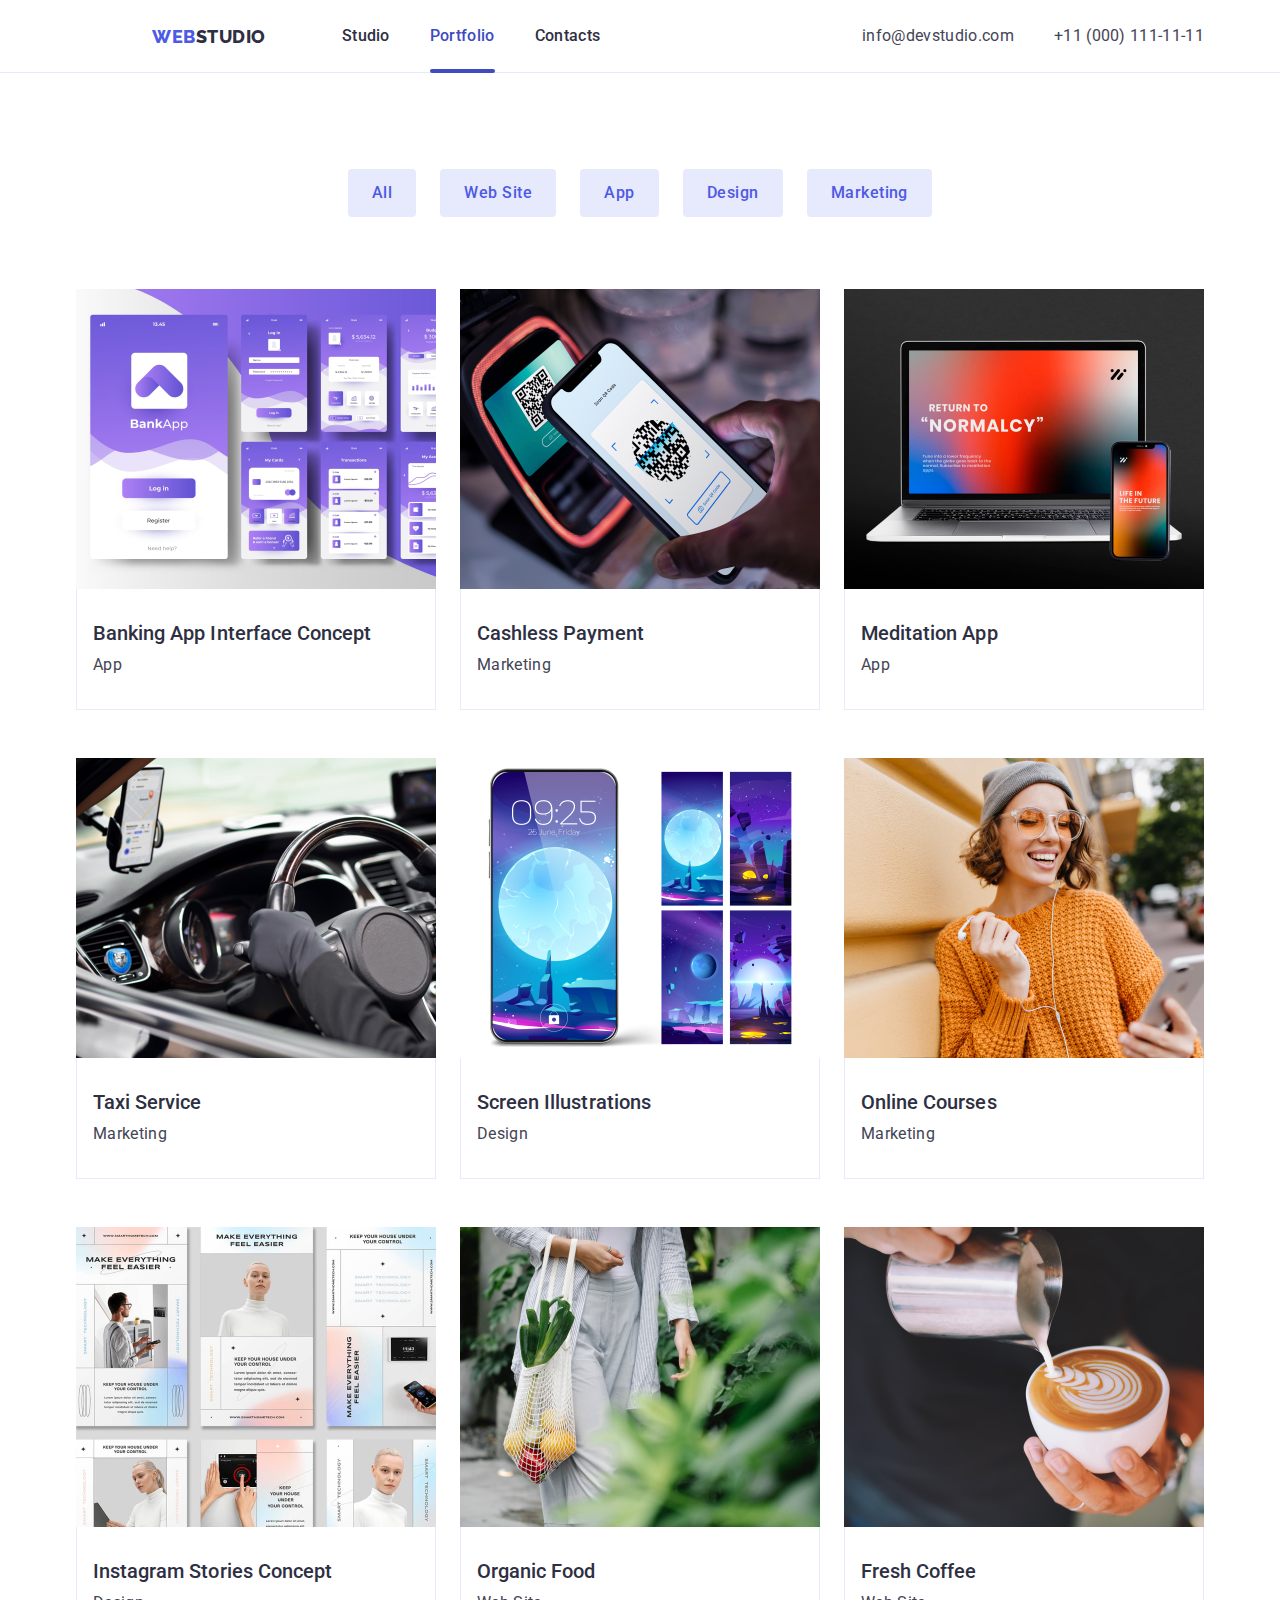
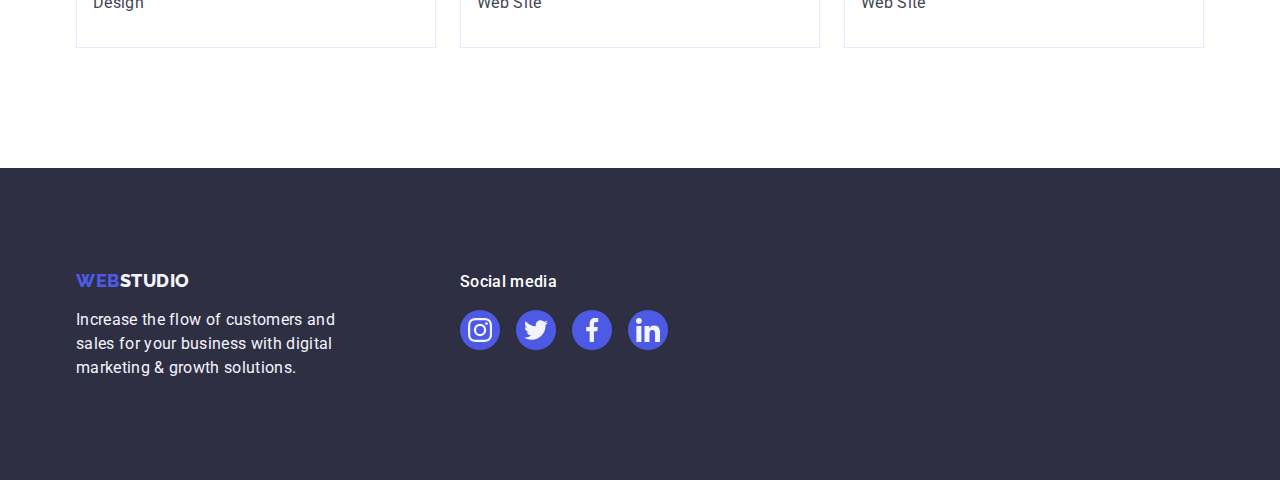
==== portfolio.html @ a796ec18 "Initial commit" ====
<!DOCTYPE html>
<html lang="pl">
  <head>
    <meta charset="utf-8" />
    <meta name="viewport" content="width=device-width, initial-scale=1" />
    <link
      rel="stylesheet"
      href="https://cdnjs.cloudflare.com/ajax/libs/modern-normalize/1.1.0/modern-normalize.min.css"
    />
    <link rel="stylesheet" href="css/styles.css" />
    <link rel="preconnect" href="https://fonts.googleapis.com" />
    <link rel="preconnect" href="https://fonts.gstatic.com" crossorigin />
    <link
      href="https://fonts.googleapis.com/css2?family=Raleway:wght@700&family=Roboto:wght@400;500;700;900&display=swap"
      rel="stylesheet"
    />
    <title>Portfolio</title>
  </head>

  <body>
    <header class="header">
      <div class="container head">
        <nav class="navigation">
          <a href="index.html" class="navigation-logo"
            ><span class="navigation-logo-color"> WEB</span>STUDIO</a
          >
          <ul class="navigation-list list">
            <li class="navigation-list-item">
              <a class="navigation-list-link link" href="index.html">Studio</a>
            </li>
            <li class="navigation-list-item">
              <a class="navigation-list-link current link" href="portfolio.html"
                >Portfolio</a
              >
            </li>
            <li class="navigation-list-item">
              <a class="navigation-list-link link" href="#">Contacts</a>
            </li>
          </ul>
        </nav>
        <address class="address">
          <ul class="addres-list list">
            <li>
              <a class="contact link" href="mailto:info@devstudio.com"
                >info@devstudio.com</a
              >
            </li>
            <li>
              <a class="contact link" href="tel:+110001111111"
                >+11 (000) 111-11-11</a
              >
            </li>
          </ul>
        </address>
      </div>
    </header>
    <main class="main-portfolio">
      <section class="main-portfolio-section">
        <div class="container">
          <h1 class="visually-hidden">111</h1>
          <ul class="search list">
            <li><button type="button" class="search-btn">All</button></li>
            <li><button class="search-btn" type="button">Web Site</button></li>
            <li><button class="search-btn" type="button">App</button></li>
            <li><button class="search-btn" type="button">Design</button></li>
            <li><button class="search-btn" type="button">Marketing</button></li>
          </ul>
          <ul class="main-portfolio-section list">
            <li class="portfolio-main-list-section">
              <a href="" class="link portfolio-main-list-link">
                <div class="portfolio-overlay">
                  <img
                    src="images/portfolio/Banking_app.jpg"
                    alt="Banging app interface"
                    class="portfolio-main-image-block"
                    width="360"
                    height="300"
                  />
                  <p class="portfolio-overlay-text">
                    14 Stylish and User-Friendly App Design Concepts · Task
                    Manager App · Calorie Tracker App · Exotic Fruit Ecommerce
                    App · Cloud Storage App
                  </p>
                </div>
                <div class="portfolio-main-list-card">
                  <h2 class="portfolio-main-list-text">
                    Banking App Interface Concept
                  </h2>
                  <figure class="portfolio-main-list-description">App</figure>
                </div>
              </a>
            </li>
            <li class="portfolio-main-list-section">
              <a href="" class="link portfolio-main-list-link">
                <div class="portfolio-overlay">
                  <img
                    src="images/portfolio/Cashless_payment.jpg"
                    alt="Cashless payment"
                    class="portfolio-main-image-block"
                    width="360"
                    height="300"
                  />
                  <p class="portfolio-overlay-text">
                    14 Stylish and User-Friendly App Design Concepts · Task
                    Manager App · Calorie Tracker App · Exotic Fruit Ecommerce
                    App · Cloud Storage App
                  </p>
                </div>
                <div class="portfolio-main-list-card">
                  <h2 class="portfolio-main-list-text">Cashless Payment</h2>
                  <figure class="portfolio-main-list-description">
                    Marketing
                  </figure>
                </div>
              </a>
            </li>
            <li class="portfolio-main-list-section">
              <a href="" class="link portfolio-main-list-link">
                <div class="portfolio-overlay">
                  <img
                    src="images/portfolio/Meditation_app.jpg"
                    alt="Meditation app"
                    class="portfolio-main-image-block"
                    width="360"
                    height="300"
                  />
                  <p class="portfolio-overlay-text">
                    14 Stylish and User-Friendly App Design Concepts · Task
                    Manager App · Calorie Tracker App · Exotic Fruit Ecommerce
                    App · Cloud Storage App
                  </p>
                </div>
                <div class="portfolio-main-list-card">
                  <h2 class="portfolio-main-list-text">Meditation App</h2>
                  <figure class="portfolio-main-list-description">App</figure>
                </div>
              </a>
            </li>
            <li class="portfolio-main-list-section">
              <a href="" class="link portfolio-main-list-link">
                <div class="portfolio-overlay">
                  <img
                    src="images/portfolio/Taxi_service.jpg"
                    alt="Taxi service"
                    class="portfolio-main-image-block"
                    width="360"
                    height="300"
                  />
                  <p class="portfolio-overlay-text">
                    14 Stylish and User-Friendly App Design Concepts · Task
                    Manager App · Calorie Tracker App · Exotic Fruit Ecommerce
                    App · Cloud Storage App
                  </p>
                </div>
                <div class="portfolio-main-list-card">
                  <h2 class="portfolio-main-list-text">Taxi Service</h2>
                  <figure class="portfolio-main-list-description">
                    Marketing
                  </figure>
                </div>
              </a>
            </li>
            <li class="portfolio-main-list-section">
              <a href="" class="link portfolio-main-list-link">
                <div class="portfolio-overlay">
                  <img
                    src="images/portfolio/Screen_ilustrations.jpg"
                    alt="Screen Illustrations"
                    class="portfolio-main-image-block"
                    width="360"
                    height="300"
                  />
                  <p class="portfolio-overlay-text">
                    14 Stylish and User-Friendly App Design Concepts · Task
                    Manager App · Calorie Tracker App · Exotic Fruit Ecommerce
                    App · Cloud Storage App
                  </p>
                </div>
                <div class="portfolio-main-list-card">
                  <h2 class="portfolio-main-list-text">Screen Illustrations</h2>
                  <figure class="portfolio-main-list-description">
                    Design
                  </figure>
                </div>
              </a>
            </li>
            <li class="portfolio-main-list-section">
              <a href="" class="link portfolio-main-list-link">
                <div class="portfolio-overlay">
                  <img
                    src="images/portfolio/Online_courses.jpg"
                    alt="Smiling girl"
                    class="portfolio-main-image-block"
                    width="360"
                    height="300"
                  />
                  <p class="portfolio-overlay-text">
                    14 Stylish and User-Friendly App Design Concepts · Task
                    Manager App · Calorie Tracker App · Exotic Fruit Ecommerce
                    App · Cloud Storage App
                  </p>
                </div>
                <div class="portfolio-main-list-card">
                  <h2 class="portfolio-main-list-text">Online Courses</h2>
                  <figure class="portfolio-main-list-description">
                    Marketing
                  </figure>
                </div>
              </a>
            </li>
            <li class="portfolio-main-list-section">
              <a href="" class="link portfolio-main-list-link">
                <div class="portfolio-overlay">
                  <img
                    src="images/portfolio/Instagram_stories.jpg"
                    alt="Instagram stories Concept"
                    class="portfolio-main-image-block"
                    width="360"
                    height="300"
                  />
                  <p class="portfolio-overlay-text">
                    14 Stylish and User-Friendly App Design Concepts · Task
                    Manager App · Calorie Tracker App · Exotic Fruit Ecommerce
                    App · Cloud Storage App
                  </p>
                </div>
                <div class="portfolio-main-list-card">
                  <h2 class="portfolio-main-list-text">
                    Instagram Stories Concept
                  </h2>
                  <figure class="portfolio-main-list-description">
                    Design
                  </figure>
                </div>
              </a>
            </li>
            <li class="portfolio-main-list-section">
              <a href="" class="link portfolio-main-list-link">
                <div class="portfolio-overlay">
                  <img
                    src="images/portfolio/Organic_food.jpg"
                    alt="Organic Food"
                    class="portfolio-main-image-block"
                    width="360"
                    height="300"
                  />
                  <p class="portfolio-overlay-text">
                    14 Stylish and User-Friendly App Design Concepts · Task
                    Manager App · Calorie Tracker App · Exotic Fruit Ecommerce
                    App · Cloud Storage App
                  </p>
                </div>
                <div class="portfolio-main-list-card">
                  <h2 class="portfolio-main-list-text">Organic Food</h2>
                  <figure class="portfolio-main-list-description">
                    Web Site
                  </figure>
                </div>
              </a>
            </li>
            <li class="portfolio-main-list-section">
              <a href="" class="link portfolio-main-list-link">
                <div class="portfolio-overlay">
                  <img
                    src="images/portfolio/Fresh_coffee.jpg"
                    alt="Coffee"
                    class="portfolio-main-image-block"
                    width="360"
                    height="300"
                  />
                  <p class="portfolio-overlay-text">
                    14 Stylish and User-Friendly App Design Concepts · Task
                    Manager App · Calorie Tracker App · Exotic Fruit Ecommerce
                    App · Cloud Storage App
                  </p>
                </div>
                <div class="portfolio-main-list-card">
                  <h2 class="portfolio-main-list-text">Fresh Coffee</h2>
                  <figure class="portfolio-main-list-description">
                    Web Site
                  </figure>
                </div>
              </a>
            </li>
          </ul>
        </div>
      </section>
    </main>
    <footer class="footer">
      <div class="container">
        <div class="footer-container-logo">
          <a href="index.html" class="navigation-logo logo-footer"
            ><span class="navigation-logo-color"> WEB</span>STUDIO
          </a>
          <p class="footer-mission">
            Increase the flow of customers and sales for your business with
            digital marketing & growth solutions.
          </p>
        </div>
        <div class="footer-container-social">
          <h3 class="footer-container-social-h3">Social media</h3>
          <ul class="footer-container-social-icon">
            <li class="list">
              <a class="footer-container-social-icon-link" href="#0">
                <svg
                  class="footer-container-social-icon-background"
                  width="40"
                  height="40"
                >
                  <use
                    width="24"
                    height="24"
                    x="8"
                    y="8"
                    href="./images/icons.svg#icon-instagram-2"
                  ></use></svg
              ></a>
            </li>
            <li class="list">
              <a class="footer-container-social-icon-link" href="#0">
                <svg
                  class="footer-container-social-icon-background"
                  width="40"
                  height="40"
                >
                  <use
                    width="24"
                    height="24"
                    x="8"
                    y="8"
                    href="./images/icons.svg#icon-twitter-1"
                  ></use></svg
              ></a>
            </li>
            <li class="list">
              <a class="footer-container-social-icon-link" href="#0">
                <svg
                  class="footer-container-social-icon-background"
                  width="40"
                  height="40"
                >
                  <use
                    width="24"
                    height="24"
                    x="8"
                    y="8"
                    href="./images/icons.svg#icon-facebook-1"
                  ></use></svg
              ></a>
            </li>
            <li class="list">
              <a class="footer-container-social-icon-link" href="#0">
                <svg
                  class="footer-container-social-icon-background"
                  width="40"
                  height="40"
                >
                  <use
                    width="24"
                    height="24"
                    x="8"
                    y="8"
                    href="./images/icons.svg#icon-linkedin-1"
                  ></use></svg
              ></a>
            </li>
          </ul>
        </div>
      </div>
    </footer>
  </body>
</html>
---- css/styles.css ----
:root {
  --main-font: 'Roboto';
  --secondary-font: 'Raleway';
  --iris: #4d5ae5;
  --ocean: #404bbf;
  --navyblue: #2e2f42;
  --green: #31d0aa;
  --slate: #434455;
  --lightslate: #8e8f99;
  --cornflower: #e7e9fc;
  --cloud: #f4f4fd;
  --navybluemodal: rgba(46, 47, 66, 0.4);
  --grey: rgba(46, 47, 66, 0.7);
  --white: #fff;
  --dairy: #fcfcfc;
}

body {
  font-family: var(--main-font), var(--secondary-font), sans-serif;
  background-color: var(--white);
  color: var(--navyblue);
}

.list {
  list-style-type: none;
}

.link {
  text-decoration: none;
  list-style-type: none;
  display: block;
}

.container {
  max-width: 1158px;
  margin: 0px auto;
  padding: 0 15px;
}

/* ##### COMPONENTS ##### */
* {
  margin: 0px;
  padding: 0px;
}

/* ##### END COMPONENTS ##### */

/* ##### HEADER ##### */
.header {
  border-bottom: 1px solid var(--cornflower);
  background: var(--white);
  margin: auto;
}

.head {
  display: flex;
  justify-content: space-between;
  align-items: center;
  flex-wrap: wrap;
}
.head {
  flex-direction: row;
}

.navigation {
  display: flex;
  flex-direction: row;
  align-items: center;
  padding: 0 0 0 76px;
}

.navigation-list {
  display: flex;
  padding-left: 76px;
  gap: 40px;
  align-items: center;
  flex-direction: row;
}

.address {
  display: flex;
  margin-left: auto;
  align-items: center;
  gap: 40px;
}

.navigation-logo {
  font-family: var(--secondary-font);
  color: var(--navyblue);
  font-weight: 800;
  font-size: 18px;
  line-height: 1.166;
  letter-spacing: 0.54px;
  text-decoration: none;
}
.navigation-logo:active {
  color: var(--navyblue);
}
.navigation-logo-color {
  color: var(--iris);
}

.link:visited {
  text-decoration: none;
}
.navigation-list-link {
  color: var(--navyblue);
  font-weight: 500;
  font-size: 16px;
  line-height: 1.5;
  list-style-type: none;
  letter-spacing: 0.32px;
  padding: 24px 0;
  transition-property: color;
  transition-timing-function: cubic-bezier(0.4, 0, 0.2, 1);
  transition-duration: 250ms;
}

.navigation-list-link:hover,
.navigation-list-link:focus,
.contact:hover,
.contact:focus {
  color: var(--ocean);
}
.navigation-list .current {
  position: relative;
  color: var(--ocean);
}
.navigation-list .current::after {
  content: '';
  position: absolute;
  bottom: -1px;
  left: 0px;
  width: 100%;
  height: 4px;
  background-color: var(--ocean);
  border-radius: 2px;
}

.contact {
  font-size: 16px;
  line-height: 1.5;
  letter-spacing: 0.32px;
  color: var(--slate);
  transition: color 250ms cubic-bezier(0.4, 0, 0.2, 1);
  font-style: normal;
}
.addres-list {
  display: flex;
  justify-content: center;
  align-items: center;
  gap: 40px;
}

/* ##### END HEADER ##### */

/* ##### MAIN ##### */
.section {
  display: flex;
  justify-content: center;
  align-items: center;
  margin: auto;
}
.main > .section {
  margin: 120px 0px 0 0px;
}

.main > .section:first-child {
  padding: 188px 457px;
  max-width: 1440px;
  height: 600px;
  margin: auto;
  background-color: var(--navyblue);
  background: linear-gradient(rgba(46, 47, 66, 0.7), rgba(46, 47, 66, 0.7)),
    url('https://s3-alpha-sig.figma.com/img/7c8d/46d4/7e83b6c8ee4603ea892aa8aaebb3c5fe?Expires=1698624000&Signature=aGT5mwKkYtxeJ5qNd8kCYCpjpk6tlyXxhqmE6oCc2IS1Hy7IgMCgLRA~kX7S7DoM9Jr93JlGVG62akrlSMIRQ-vE9IXuMt0IUcTLXztinrEcHN1GaiopyOLXqv72piSOCHYYSlSZ7rUbfDLuAnpJAI~1yL8xqCtF30YWQ9QxPLbc5Z8gENQ17ik~wSvSva0BYOW9l64m6Mv~1j4SkTKJBZOmdc1NDu~aPzuMauCQNOJt3KfEAyn4RQ-FyQJEBdzBK5XUmqgTjJ1d8oO8hgmrJ2lvqst1Vmu7WbgkA8i4Cu2xD-c~7iHDGppFfjpf45W~BYEjJ7IXfcPa2rXtJbwIqg__&Key-Pair-Id=APKAQ4GOSFWCVNEHN3O4');
  background-size: cover;
  background-position: center;
}
.main > .section > .container {
  display: flex;
  align-items: center;
  flex-direction: column;
}
.main-texth1 {
  width: 496px;
  height: 120px;
  font-size: 56px;
  line-height: 1.071;
  text-align: center;
  letter-spacing: 1.12px;
  color: var(--white);
  margin-bottom: 46px;
}

.modal-btn {
  font-weight: 500;
  font-size: 16px;
  line-height: 24px;
  gap: 10px;
  display: flex;
  align-items: center;
  text-align: center;
  letter-spacing: 0.64px;
  color: var(--white);
  background: var(--iris);
  box-shadow: 0px 4px 4px rgba(0, 0, 0, 0.15);
  border: none;
  border-radius: 4px;
  padding: 16px 32px;
  transition-property: background-color;
  transition-timing-function: cubic-bezier(0.4, 0, 0.2, 1);
  transition-duration: 250ms;
}

.modal-btn:hover,
.modal-btn:focus {
  background-color: var(--ocean);
  cursor: pointer;
}
/* ##### SECOND SECTION ##### */
.main-list {
  display: flex;
  justify-content: center;
  text-decoration: none;
  list-style-type: none;
  gap: 24px;
}

.main-list-texth3 {
  font-size: 20px;
  font-weight: 500;
  line-height: 1.143;
  letter-spacing: 0.03em;
  margin: 8px 0;
  text-transform: capitalize;
}

.main-list-texth3::first-letter {
  text-transform: uppercase;
}

.main-list-undertitle {
  font-family: 'Roboto';
  font-size: 16px;
  line-height: 1.5;
  letter-spacing: 0.32px;
  color: var(--slate);
  width: 264px;
}

.main-list-icon {
  width: 264px;
  height: 112px;
  border-radius: 4px;
  background: var(--cloud);
  padding: 24px 100px;
  display: block;
}

/* ##### SECOND SECTION END ##### */

/* ##### THIRD/FOURTH SECTION ##### */

.main > .section:nth-child(4) {
  background: var(--cloud, #f4f4fd);
  padding: 120px 0;
}
.main > .section:nth-child(5) {
  margin: 120px;
}

.main-texth2 {
  font-size: 36px;
  line-height: 1.166;
  text-align: center;
  letter-spacing: 0.03em;
  padding-bottom: 72px;
  text-transform: capitalize;
}

.main-list-team {
  display: flex;
  justify-content: center;
  text-decoration: none;
  list-style-type: none;
  gap: 24px;
}
.main-list-team-piciture {
  display: inline-flex;
  flex-direction: column;
  border-radius: 0px 0px 4px 4px;
  background: var(--white, #fff);
  box-shadow: 0px 2px 1px 0px rgba(46, 47, 66, 0.08),
    0px 1px 1px 0px rgba(46, 47, 66, 0.16),
    0px 1px 6px 0px rgba(46, 47, 66, 0.08);
}
.main-list-team-text {
  font-weight: 500;
  font-size: 20px;
  line-height: 1.187;
  text-align: center;
  letter-spacing: 0.03em;
  margin-top: 32px;
}

.main-list-team-under {
  font-size: 16px;
  line-height: 19px;
  text-align: center;
  letter-spacing: 0.03em;
  color: var(--slate);
  margin: 8px 0 8px 0;
}

.main-list-team-icon {
  display: flex;
  align-items: center;
  justify-content: center;
  gap: 24px;
  margin-bottom: 32px;
}

.main-list-team-icon-background {
  background-color: var(--iris);
  border-radius: 50%;
  display: flex;
  justify-content: center;
  align-items: center;
  transition: background-color 250ms cubic-bezier(0.4, 0, 0.2, 1);
}

.main-list-team-icon-background:hover,
.main-list-team-icon-background:focus {
  background-color: var(--ocean);
  cursor: pointer;
}
.main-list-customer {
  width: 168px;
  height: 88px;
}

.main-list-customer-link {
  border-radius: 4px;
  border: 1px solid var(--lightslate);
  display: flex;
  justify-content: center;
  align-items: center;
  color: var(--lightslate);
  transition-property: border-color, color;
  transition-duration: 250ms;
  transition-timing-function: cubic-bezier(0.4, 0, 0.2, 1);
}

.main-list-customer-icon {
  padding: 16px 32px;
  fill: currentColor;
}

.main-list-customer-link:hover,
.main-list-customer-link:focus {
  border-color: var(--ocean);
  color: var(--ocean);
  cursor: pointer;
}
/* ##### END MAIN ##### */

/* ##### FOOTER ##### */
.footer .logo-footer {
  color: var(--cloud);
  font-weight: 800;
  display: flex;
  margin-bottom: 17.5px;
}
.footer {
  background: var(--navyblue);
  padding: 101.5px 0 100px 0;
  margin: auto;
}

.footer-mission {
  font-family: var(--main-font);
  color: var(--cloud);
  font-size: 16px;
  line-height: 24px;
  letter-spacing: 0.32px;
  width: 264px;
  height: 72px;
}
.footer-container-logo {
  margin-right: 120px;
}

.footer-container-social {
  width: 208px;
  height: 80px;
}

.footer-container-social-h3 {
  font-size: 16px;
  font-style: normal;
  font-weight: 500;
  line-height: 24px;
  letter-spacing: 0.32px;
  color: var(--white);
  display: flex;
  margin-bottom: 16px;
}
.footer-container-social-h3::first-letter {
  text-transform: uppercase;
}

.footer > .container {
  display: flex;
}
.footer-container-social-icon {
  display: flex;
  align-items: center;
  justify-content: center;
  gap: 16px;
}

.footer-container-social-icon-link {
  background-color: var(--iris);
  border-radius: 50%;
  display: flex;
  justify-content: center;
  align-items: center;
  transition-property: background-color;
  transition-timing-function: cubic-bezier(0.4, 0, 0.2, 1);
  transition-duration: 250ms;
}

.footer-container-social-icon-link:hover,
.footer-container-social-icon-link:focus {
  background-color: var(--green);
  cursor: pointer;
}
/* ##### END FOOTER ##### */

/* ################# PORTFOLIO ################## */

/* ##### FILTR ##### */
.search {
  display: flex;
  justify-content: center;
  flex-wrap: wrap;
  gap: 24px;
  margin: 96px 0 72px 0;
}

.search-btn {
  font-weight: 500;
  font-size: 16px;
  line-height: 1.5;
  text-align: center;
  letter-spacing: 0.03em;
  color: var(--iris);
  padding: 12px 24px;
  background-color: var(--cornflower);
  border-radius: 4px;
  border: none;
  transition: color 250ms cubic-bezier(0.4, 0, 0.2, 1),
    background-color 250ms cubic-bezier(0.4, 0, 0.2, 1),
    border-color 250ms cubic-bezier(0.4, 0, 0.2, 1),
    box-shadow 250ms cubic-bezier(0.4, 0, 0.2, 1);
  /* transition-property: color, background, box-shadow;
    transition-duration: 250ms;
    transition-timing-function: cubic-bezier(0.4, 0, 0.2, 1); */
}

.search-btn:hover,
.search-btn:focus {
  color: var(--white);
  background-color: var(--ocean);
  border-color: var(--ocean);
  cursor: pointer;
  box-shadow: 0px 2px 2px 0px rgba(0, 0, 0, 0.12),
    0px 2px 1px 0px rgba(0, 0, 0, 0.08), 0px 3px 1px 0px rgba(0, 0, 0, 0.1);
}

/* ##### END FILTR ##### */

/* ##### MAIN ##### */
.visually-hidden {
  position: absolute;
  width: 1px;
  height: 1px;
  margin: -1px;
  border: 0;
  padding: 0;
  white-space: nowrap;
  clip-path: inset(100%);
  clip: rect(0 0 0 0);
  overflow: hidden;
}

.main-portfolio-section {
  display: flex;
  flex-wrap: wrap;
  column-gap: 24px;
  row-gap: 48px;
}

.main-portfolio > .main-portfolio-section{
  margin-bottom: 120px;
}

.portfolio-main-list-text {
  font-size: 20px;
  font-weight: 500;
  line-height: 24px;
  letter-spacing: 0.04px;
  padding-top: 32px;
  color: var(--navyblue);
}

.portfolio-main-list-description {
  font-size: 16px;
  line-height: 24px;
  letter-spacing: 0.32px;
  color: var(--slate);
  padding-top: 8px;
  padding-bottom: 32px;
}

.portfolio-main-list-section {
  width: 360px;
}

.portfolio-main-list-link:hover {
  box-shadow: 0px 2px 1px 0px rgba(46, 47, 66, 0.08),
    0px 1px 1px 0px rgba(46, 47, 66, 0.16),
    0px 1px 6px 0px rgba(46, 47, 66, 0.08);
  cursor: pointer;
}
.portfolio-main-list-link:focus {
  box-shadow: 0px 2px 1px 0px rgba(46, 47, 66, 0.08),
    0px 1px 1px 0px rgba(46, 47, 66, 0.16),
    0px 1px 6px 0px rgba(46, 47, 66, 0.08);
  transform: translateY(0%);
}

.portfolio-main-list-link {
  transition-property: box-shadow;
  transition-timing-function: cubic-bezier(0.4, 0, 0.2, 1);
  transition-duration: 250ms;
}
.portfolio-main-image-block{
  display: block;
}

.portfolio-main-list-card {
  border-bottom: 1px solid var(--cornflower, #e7e9fc);
  border-left: 1px solid var(--cornflower, #e7e9fc);
  border-right: 1px solid var(--cornflower, #e7e9fc);
  background: var(--white, #fff);
  width: 360px;
  padding: 0 16px;
}
.portfolio-overlay {
  position: relative;
  overflow: hidden;
}

.portfolio-overlay-text {
  position: absolute;
  top: 0;
  left: 0;
  width: 100%;
  height: 100%;
  background-color: var(--iris);
  font-size: 16px;
  line-height: 1.5;
  letter-spacing: 0.02em;
  color: var(--cloud);
  transition: transform;
  transition-timing-function: cubic-bezier(0.4, 0, 0.2, 1);
  transition-duration: 250ms;
  transform: translatey(100%);
  padding: 40px 32px;
}

.portfolio-main-list-link:hover .portfolio-overlay-text,
.portfolio-main-list-link:focus .portfolio-overlay-text {
  transform: translateY(0);
}
/* ##### END MAIN ##### */

/* ##### MODAL #####*/
.modal-window {
  position: fixed;
  top: 0;
  left: 0;
  inset: 0 0 auto;
  width: 100%;
  min-height: 100vh;
  display: flex;
  justify-content: center;
  align-items: center;
  opacity: 1;
  pointer-events: all;
  background-color: var(--navybluemodal);
  transition: opacity, visibility;
  transition-timing-function: cubic-bezier(0.4, 0, 0.2, 1);
  transition-duration: 250ms;
}
.modal-window.is-hidden {
  opacity: 0;
  pointer-events: none;
  visibility: hidden;
}

.modal-body {
  position: absolute;
  background-color: var(--dairy);
  width: 408px;
  min-height: 584px;
  top: 50%;
  left: 50%;
  transform: translate(-50%, -50%) scale(1);
  border-radius: 4px;
  box-shadow: 0px 2px 1px 0px rgba(0, 0, 0, 0.2),
    0px 1px 3px 0px rgba(0, 0, 0, 0.12), 0px 1px 1px 0px rgba(0, 0, 0, 0.14);
  transition: transform 250ms cubic-bezier(0.4, 0, 0.2, 1);
}
.modal-close {
  display: flex;
  justify-content: center;
  align-items: center;
  border-radius: 50%;
  border: 1px solid rgba(0, 0, 0, 0.1);
  background-color: var(--cornflower);
  position: absolute;
  fill: var(--navyblue);
  top: 24px;
  right: 24px;
  width: 24px;
  height: 24px;
  cursor: pointer;
  transition: background-color 250ms cubic-bezier(0.4, 0, 0.2, 1),
    border 250ms cubic-bezier(0.4, 0, 0.2, 1);
}

.modal-close:hover,
.modal-close:focus {
  background-color: var(--ocean);
  border: none;
  fill: #ffffff;
}

.modal-close-x {
  width: 8px;
  height: 8px;
  position: absolute;
  transition: fill 250ms cubic-bezier(0.4, 0, 0.2, 1);
}

/* ##### END-MODAL #####*/
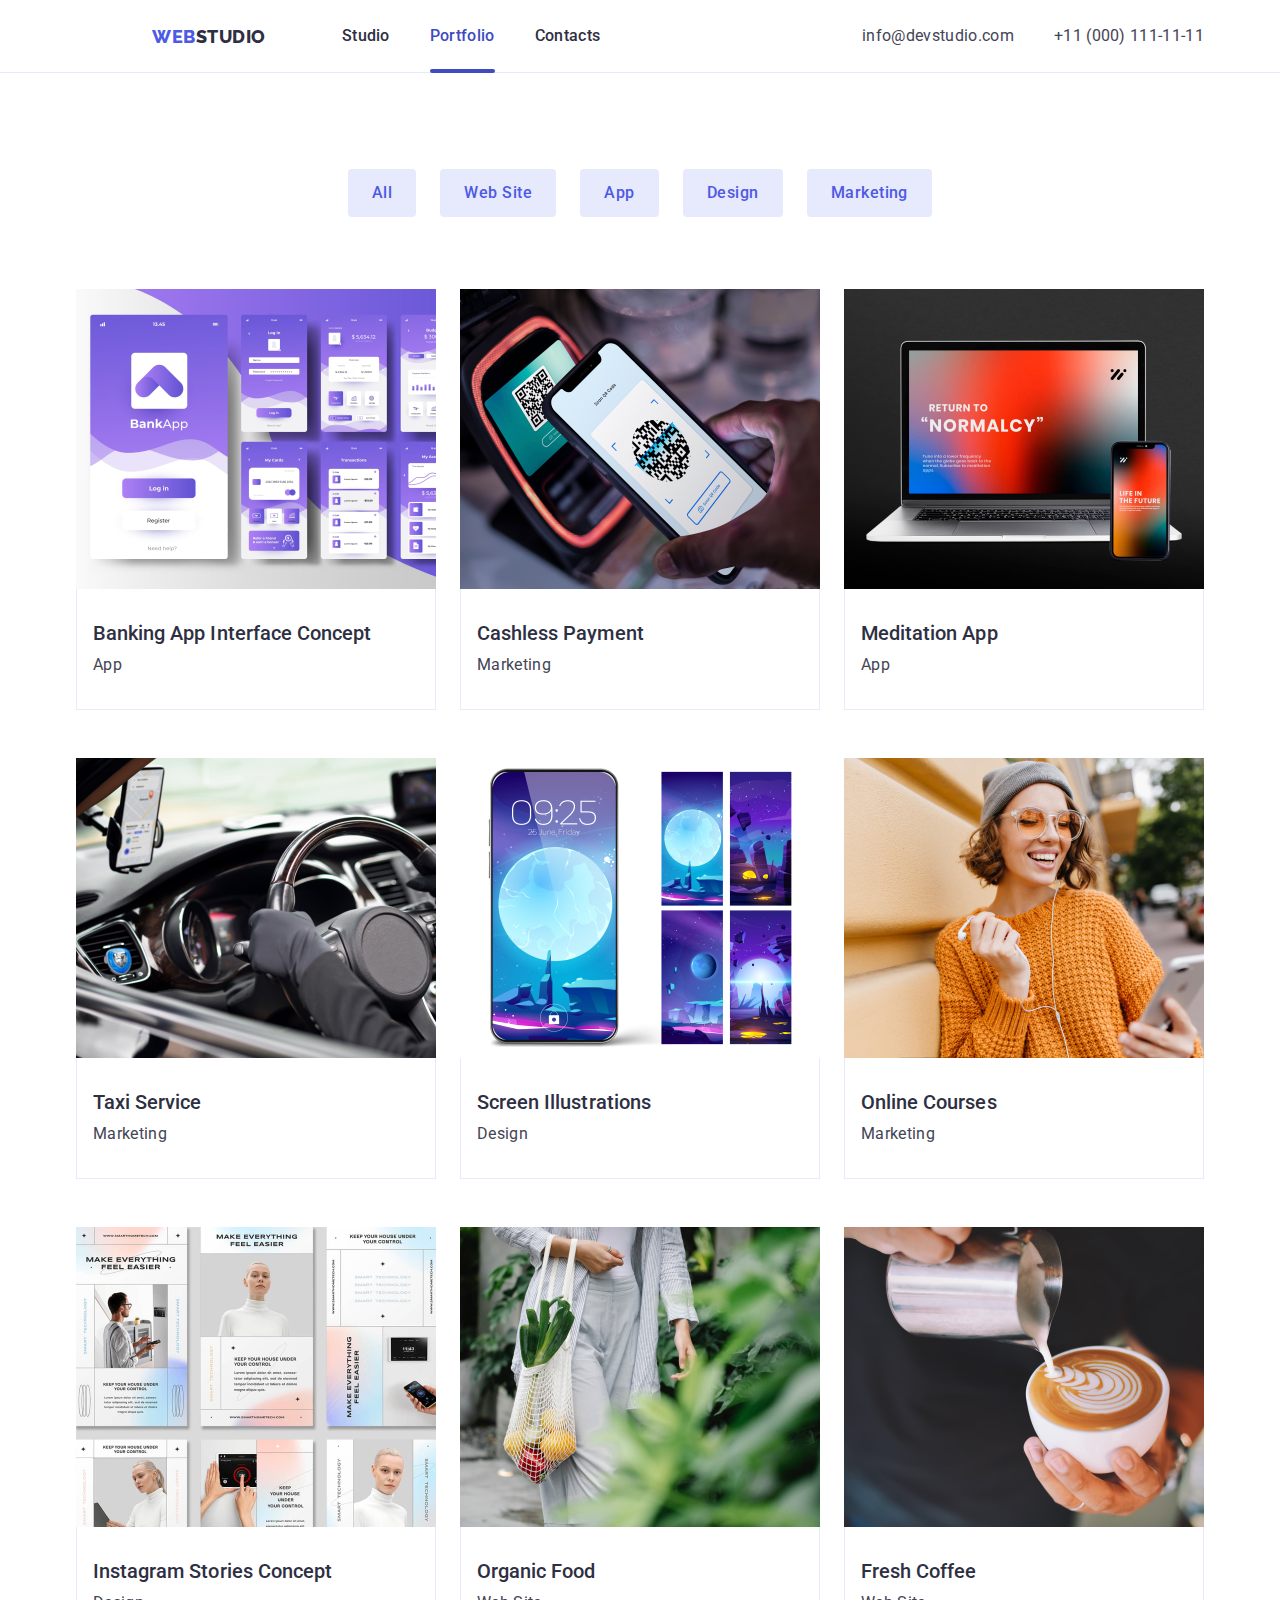
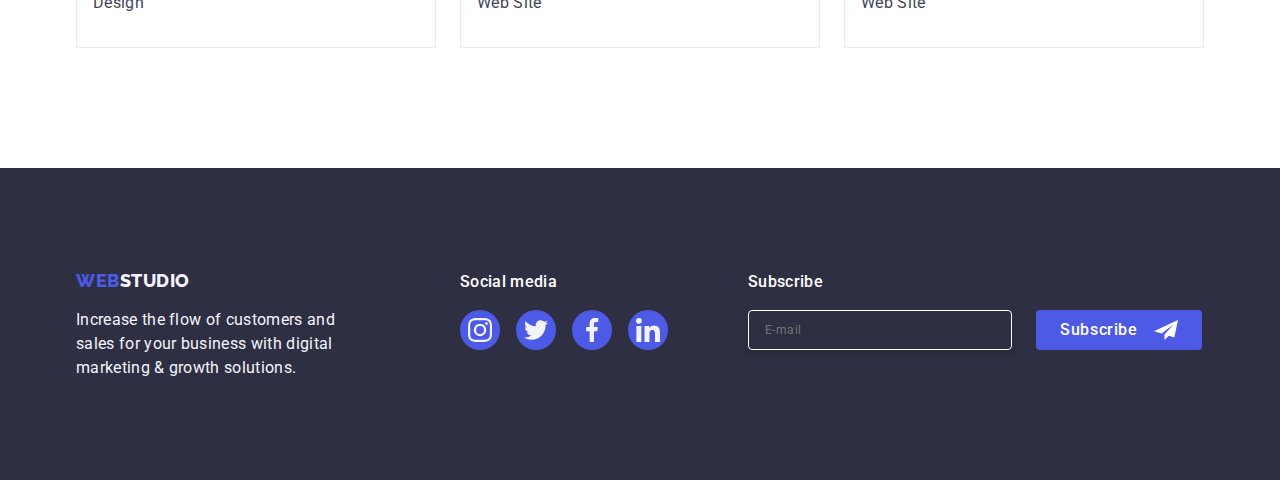
==== commit 12c567ab: "icons.svg/index/portfolio" ====
--- a/portfolio.html
+++ b/portfolio.html
@@ -298,7 +298,7 @@
           </p>
         </div>
         <div class="footer-container-social">
-          <h3 class="footer-container-social-h3">Social media</h3>
+          <h3 class="footer-container-text-h3">Social media</h3>
           <ul class="footer-container-social-icon">
             <li class="list">
               <a class="footer-container-social-icon-link" href="#0">
@@ -366,6 +366,40 @@
             </li>
           </ul>
         </div>
+        <div class="footer-container-subscribe">
+          <h3 class="footer-container-text-h3">Subscribe</h3>
+          <form
+            class="footer-container-form"
+            name="email_subscribe"
+            autocomplete="on"
+            validate
+          >
+            <label class="footer-container-subscribe-label">
+              <input
+                class="footer-container-subscribe-input"
+                type="email"
+                name="email_subscribe"
+                placeholder="E-mail"
+                required
+                maxlength="50"
+              />
+            </label>
+            <button
+              class="footer-container-subscribe-button"
+              type="submit"
+              href="#0"
+            >
+              Subscribe
+              <svg
+                class="footer-container-subscribe-button-svg"
+                width="24"
+                height="24"
+              >
+                <use href="./images/icons.svg#icon-Frame-3"></use>
+              </svg>
+            </button>
+          </form>
+        </div>
       </div>
     </footer>
   </body>
--- a/css/styles.css
+++ b/css/styles.css
@@ -395,7 +395,7 @@
   height: 80px;
 }
 
-.footer-container-social-h3 {
+.footer-container-text-h3 {
   font-size: 16px;
   font-style: normal;
   font-weight: 500;
@@ -435,6 +435,48 @@
   background-color: var(--green);
   cursor: pointer;
 }
+.footer-container-subscribe {
+  margin-left: 80px;
+}
+.footer-container-form {
+  display: flex;
+  justify-content: center;
+  align-items: center;
+}
+
+.footer-container-subscribe-input {
+  width: 264px;
+  height: 40px;
+  border-radius: 4px;
+  border: 1px solid var(--white);
+  box-shadow: 0px 4px 4px 0px rgba(0, 0, 0, 0.15);
+  background-color: var(--navyblue);
+  color: var(--white);
+  padding-left: 16px;
+  font-size: 12px;
+  line-height: 2;
+  letter-spacing: 0.48px;
+}
+
+.footer-container-subscribe-button {
+  display: inline-flex;
+  padding: 8px 24px;
+  justify-content: center;
+  align-items: center;
+  gap: 16px;
+  border-radius: 4px;
+  border: none;
+  background-color: var(--iris);
+  color: var(--white);
+  font-size: 16px;
+  font-weight: 500;
+  line-height: 1.5;
+  letter-spacing: 0.64px;
+  cursor: pointer;
+  margin-left: 24px;
+  fill: currentColor;
+}
+
 /* ##### END FOOTER ##### */
 
 /* ################# PORTFOLIO ################## */
@@ -501,7 +543,7 @@
   row-gap: 48px;
 }
 
-.main-portfolio > .main-portfolio-section{
+.main-portfolio > .main-portfolio-section {
   margin-bottom: 120px;
 }
 
@@ -545,7 +587,7 @@
   transition-timing-function: cubic-bezier(0.4, 0, 0.2, 1);
   transition-duration: 250ms;
 }
-.portfolio-main-image-block{
+.portfolio-main-image-block {
   display: block;
 }
 
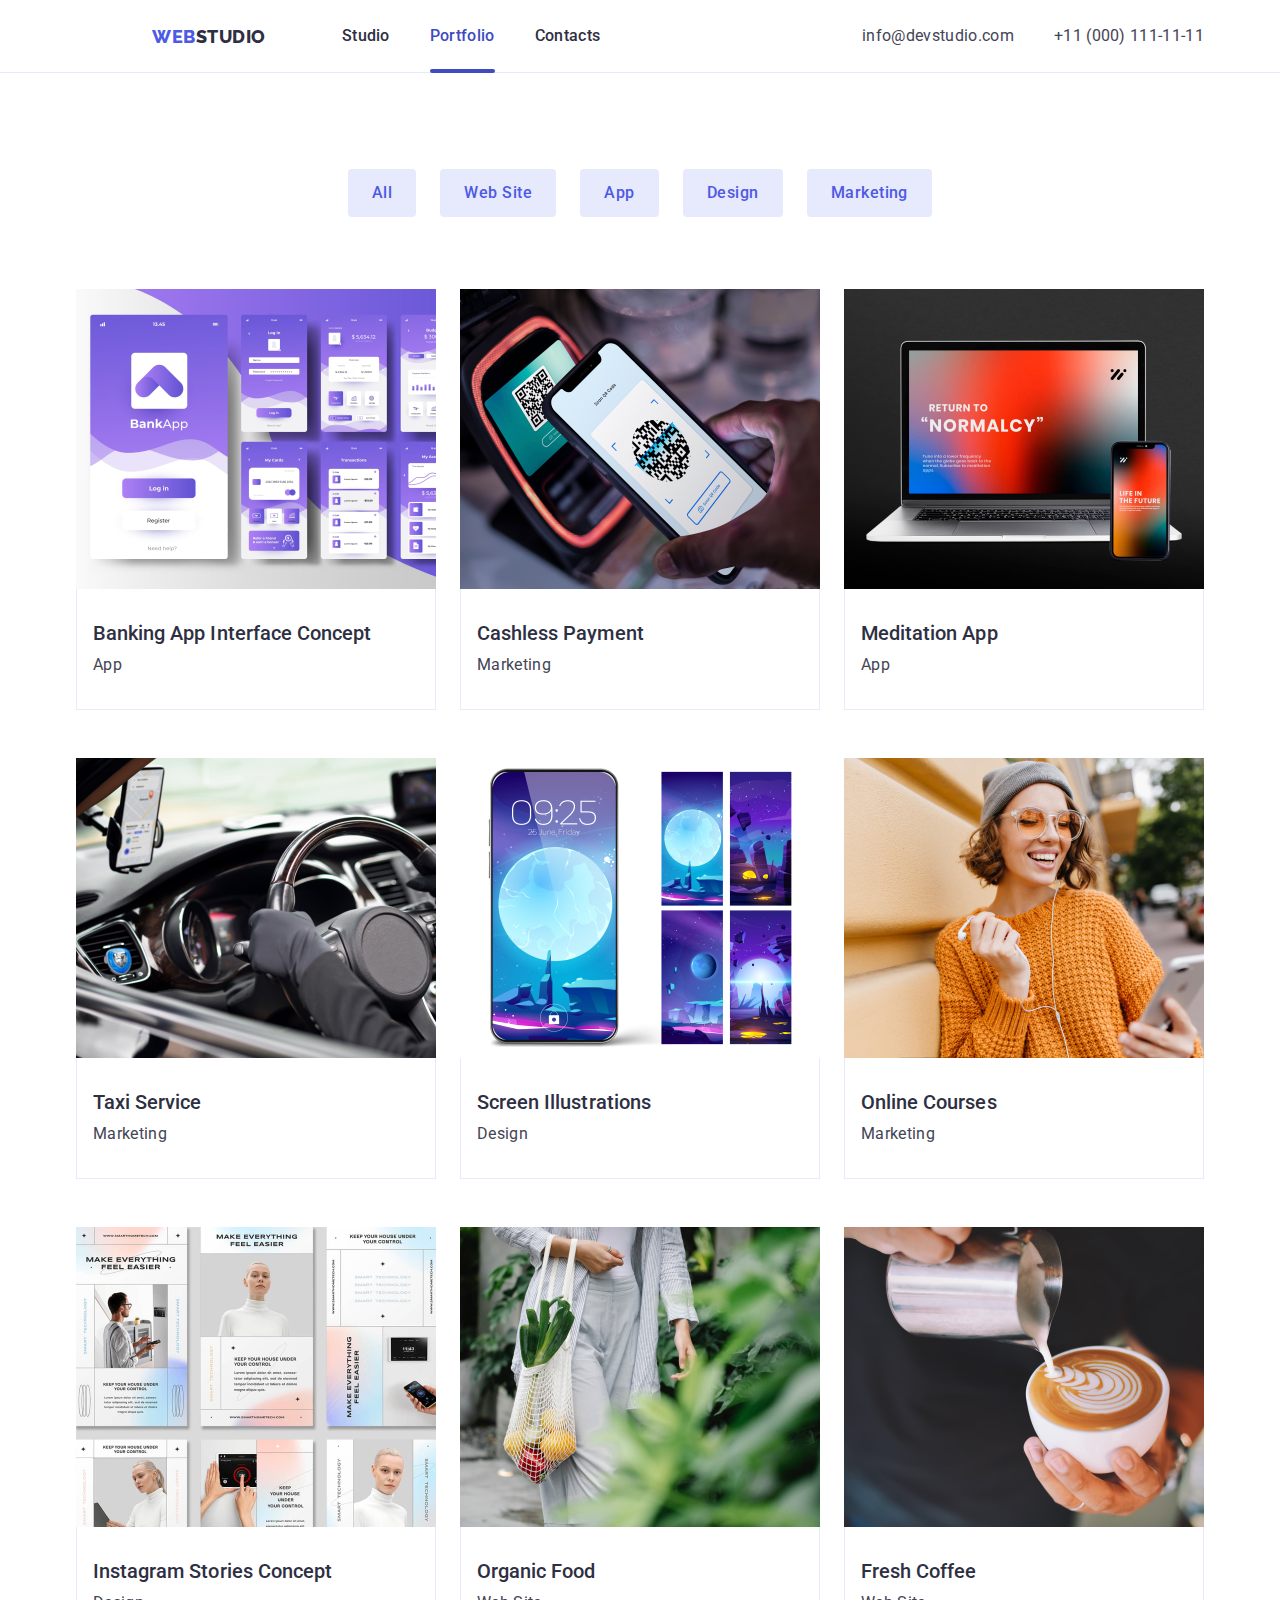
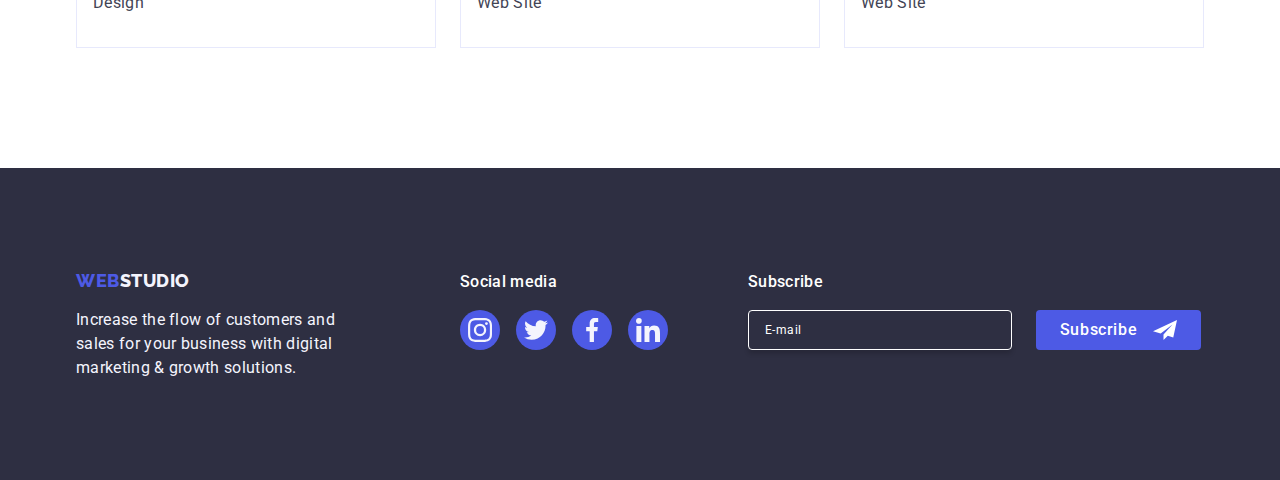
==== commit 07b37cbc: "index/styles.css" ====
--- a/portfolio.html
+++ b/portfolio.html
@@ -367,12 +367,11 @@
           </ul>
         </div>
         <div class="footer-container-subscribe">
-          <h3 class="footer-container-text-h3">Subscribe</h3>
+          <p class="footer-container-text-h3">Subscribe</p>
           <form
             class="footer-container-form"
             name="email_subscribe"
             autocomplete="on"
-            validate
           >
             <label class="footer-container-subscribe-label">
               <input
@@ -387,7 +386,6 @@
             <button
               class="footer-container-subscribe-button"
               type="submit"
-              href="#0"
             >
               Subscribe
               <svg
--- a/css/styles.css
+++ b/css/styles.css
@@ -399,8 +399,8 @@
   font-size: 16px;
   font-style: normal;
   font-weight: 500;
-  line-height: 24px;
-  letter-spacing: 0.32px;
+  line-height: 1.5;
+  letter-spacing: 0.02em;
   color: var(--white);
   display: flex;
   margin-bottom: 16px;
@@ -442,6 +442,7 @@
   display: flex;
   justify-content: center;
   align-items: center;
+  gap: 24px;
 }
 
 .footer-container-subscribe-input {
@@ -450,33 +451,38 @@
   border-radius: 4px;
   border: 1px solid var(--white);
   box-shadow: 0px 4px 4px 0px rgba(0, 0, 0, 0.15);
-  background-color: var(--navyblue);
+  background-color: transparent;
   color: var(--white);
   padding-left: 16px;
   font-size: 12px;
-  line-height: 2;
+  line-height: 1.5;
   letter-spacing: 0.48px;
+}
+.footer-container-subscribe-input::placeholder {
+  color: var(--white);
 }
 
 .footer-container-subscribe-button {
   display: inline-flex;
-  padding: 8px 24px;
-  justify-content: center;
-  align-items: center;
-  gap: 16px;
+  min-width: 165px;
+  height: 40px;
+  justify-content: center;
+  align-items: center;
   border-radius: 4px;
   border: none;
   background-color: var(--iris);
+  font-family: "Roboto", sans-serif;
   color: var(--white);
   font-size: 16px;
   font-weight: 500;
   line-height: 1.5;
   letter-spacing: 0.64px;
   cursor: pointer;
-  margin-left: 24px;
   fill: currentColor;
 }
-
+.footer-container-subscribe-button-svg{
+  margin-left: 16px;
+}
 /* ##### END FOOTER ##### */
 
 /* ################# PORTFOLIO ################## */
@@ -664,6 +670,10 @@
   box-shadow: 0px 2px 1px 0px rgba(0, 0, 0, 0.2),
     0px 1px 3px 0px rgba(0, 0, 0, 0.12), 0px 1px 1px 0px rgba(0, 0, 0, 0.14);
   transition: transform 250ms cubic-bezier(0.4, 0, 0.2, 1);
+  display: flex;
+  align-items: center;
+  justify-content: flex-start;
+  flex-direction: column;
 }
 .modal-close {
   display: flex;
@@ -696,5 +706,142 @@
   position: absolute;
   transition: fill 250ms cubic-bezier(0.4, 0, 0.2, 1);
 }
-
+.modal-body-form {
+  display: flex;
+  justify-content: center;
+  align-items: flex-start;
+  flex-direction: column;
+}
+
+.modal-body-text {
+  font-size: 16px;
+  font-weight: 500;
+  line-height: 1.5;
+  letter-spacing: 0.32px;
+  color: var(--navyblue);
+  margin: 72px 24px 16px 24px;
+}
+
+.modal-body-form-label {
+  display: flex;
+  flex-direction: column;
+  font-size: 12px;
+  font-weight: 400;
+  line-height: 1.167;
+  letter-spacing: 0.48px;
+  margin-bottom: 8px;
+  color: var(--lightslate);
+}
+.modal-body-form-label-div {
+  position: relative;
+  color: var(--navyblue);
+}
+
+.modal-body-form-input {
+  width: 360px;
+  height: 40px;
+  border-radius: 4px;
+  border: 1px solid var(--navyblue);
+  margin-top: 4px;
+  padding-left: 38px;
+  font-size: 18px;
+  color: var(--navyblue);
+  outline: transparent;
+  transition: border-color 250ms cubic-bezier(0.4, 0, 0.2, 1);
+}
+
+.modal-body-form-input:focus,
+.modal-body-form-comment:focus {
+  border: 1px solid var(--iris);
+}
+.modal-body-form-input:focus + svg {
+  fill: var(--iris);
+}
+
+.modal-body-form-svg {
+  position: absolute;
+  left: 16px;
+  top: 50%;
+  transform: translateY(-50%);
+  fill: currentColor;
+  transition: fill 250ms cubic-bezier(0.4, 0, 0.2, 1);
+}
+
+.modal-body-form-comment {
+  width: 360px;
+  height: 120px;
+  resize: none;
+  border-radius: 4px;
+  border: 1px solid var(--navyblue);
+  margin-top: 4px;
+  padding: 8px 16px;
+  font-size: 12px;
+  font-weight: 400;
+  line-height: 1.167;
+  letter-spacing: 0.48px;
+  outline: transparent;
+  transition: border-color 250ms cubic-bezier(0.4, 0, 0.2, 1);
+}
+.modal-body-form-comment::placeholder {
+  font-size: 12px;
+  font-weight: 400;
+  line-height: 1.167;
+  letter-spacing: 0.48px;
+  color: var(--navybluemodal);
+}
+.modal-body-privacy {
+  margin-bottom: 24px;
+}
+
+.modal-body-privacy-label {
+  font-size: 12px;
+  font-weight: 400;
+  line-height: 1.1667;
+  letter-spacing: 0.48px;
+  color: var(--lightslate);
+}
+.modal-body-privacy-span {
+  width: 16px;
+  height: 16px;
+  border: 1px solid rgba(46, 47, 66, 0.4);
+  border-radius: 2px;
+  display: inline-flex;
+  align-items: center;
+  justify-content: center;
+  margin-right: 8px;
+  transition: border-color 250ms cubic-bezier(0.4, 0, 0.2, 1),
+    border 250ms cubic-bezier(0.4, 0, 0.2, 1),
+    fill 250ms cubic-bezier(0.4, 0, 0.2, 1);
+}
+
+.modal-body-privacy-box:checked + label > span {
+  background-color: var(--iris);
+  border: none;
+  fill: var(--cloud);
+}
+
+.modal-body-privacy-link {
+  color: var(--iris);
+}
+.modal-body-button {
+  display: block;
+  min-width: 169px;
+  height: 56px;
+  color: var(--white);
+  font-size: 16px;
+  font-weight: 500;
+  line-height: 1.5;
+  letter-spacing: 0.64px;
+  border-radius: 4px;
+  background-color: var(--iris);
+  box-shadow: 0px 4px 4px 0px rgba(0, 0, 0, 0.15);
+  border: none;
+  margin: auto;
+  cursor: pointer;
+  transition: background-color 250ms cubic-bezier(0.4, 0, 0.2, 1);
+}
+.modal-body-button:hover,
+.modal-body-button:focus {
+  background-color: var(--ocean);
+}
 /* ##### END-MODAL #####*/
